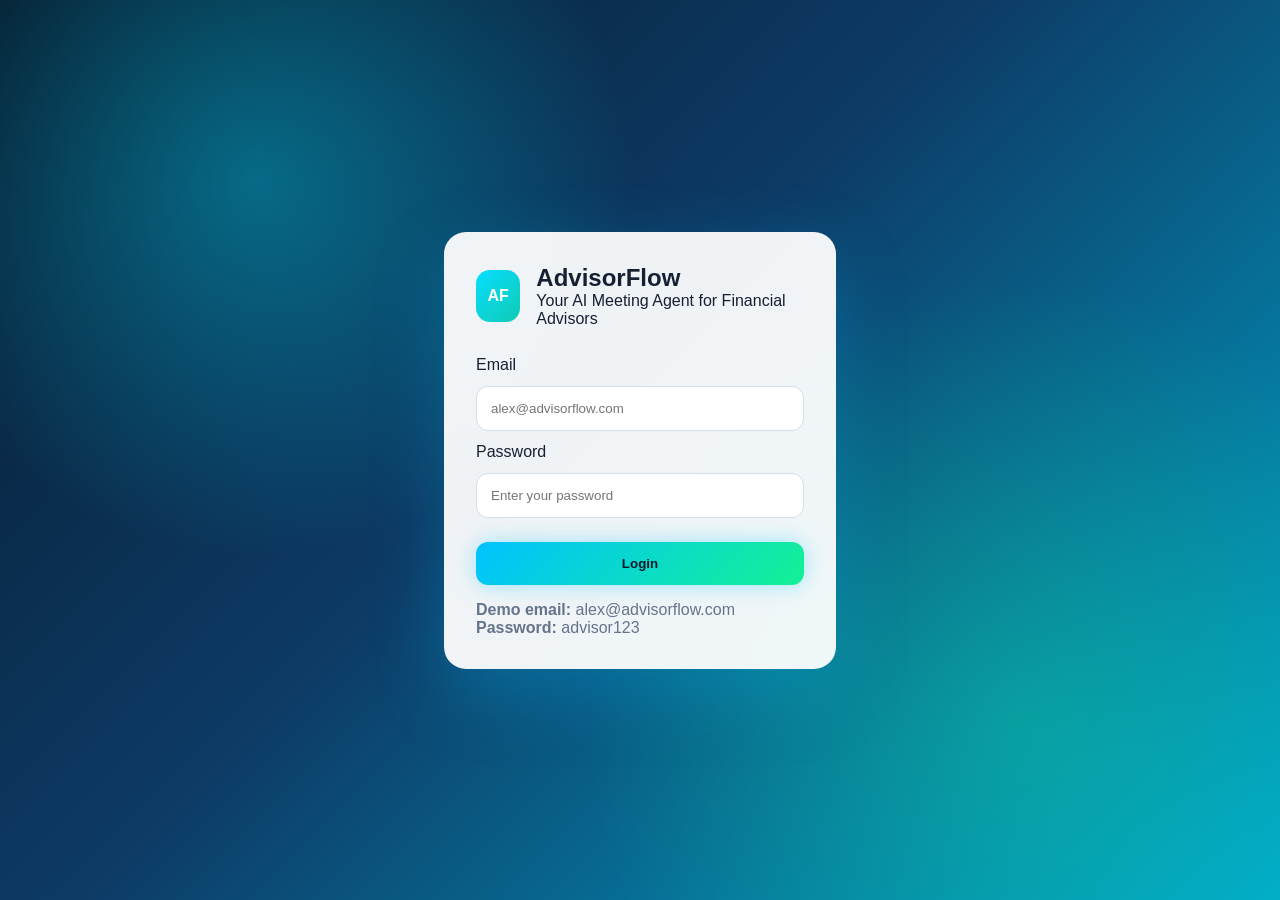
==== frontend/logout.html @ f6e89794 "first commit" ====
<!DOCTYPE html>
<html lang="en">
<head>
  <meta charset="UTF-8" />

  <meta
    name="viewport"
    content="width=device-width, initial-scale=1.0"
  />

  <title>AdvisorFlow | Logout</title>

  <link
    rel="stylesheet"
    href="css/style.css"
  />
</head>

<body class="logout-page">
  <main class="logout-container">
    <section class="logout-card">
      <div class="logout-icon">
        AF
      </div>

      <h1>Logout</h1>

      <p>
        Are you sure you want to log out
        of AdvisorFlow?
      </p>

      <div class="logout-user-information">
        <p>Signed in as</p>

        <strong id="logoutUserName">
          Advisor
        </strong>

        <span id="logoutUserEmail"></span>
      </div>

      <div class="logout-actions">
        <button
          id="confirmLogoutButton"
          class="confirm-logout-button"
          type="button"
        >
          Yes, Logout
        </button>

        <button
          id="cancelLogoutButton"
          class="cancel-logout-button"
          type="button"
        >
          Cancel
        </button>
      </div>
    </section>
  </main>

  <script src="js/api.js"></script>
  <script src="js/logout.js"></script>
</body>
</html>
---- frontend/css/style.css ----
* {
  box-sizing: border-box;
  margin: 0;
  padding: 0;
  font-family: Arial, sans-serif;
}

body {
  background: #f4f7fb;
  color: #172033;
}

.auth-body {
  min-height: 100vh;
  display: flex;
  align-items: center;
  justify-content: center;
  background: linear-gradient(135deg, #071b2f, #0f766e);
}

.auth-container {
  width: 100%;
  max-width: 440px;
  padding: 24px;
}

.auth-card {
  background: white;
  border-radius: 22px;
  padding: 32px;
  box-shadow: 0 20px 50px rgba(0,0,0,0.2);
}

.brand {
  display: flex;
  gap: 16px;
  align-items: center;
  margin-bottom: 28px;
}

.brand-logo {
  width: 52px;
  height: 52px;
  border-radius: 14px;
  background: #0f766e;
  color: white;
  display: flex;
  align-items: center;
  justify-content: center;
  font-weight: bold;
}

.auth-form {
  display: grid;
  gap: 12px;
}

input, textarea {
  width: 100%;
  padding: 14px;
  border: 1px solid #d8dee9;
  border-radius: 12px;
  outline: none;
}

textarea {
  min-height: 220px;
  resize: vertical;
}

.primary-btn {
  background: #0f766e;
  color: white;
  border: none;
  padding: 14px 18px;
  border-radius: 12px;
  cursor: pointer;
  font-weight: bold;
}

.primary-btn:hover {
  background: #115e59;
}

.primary-link {
  display: inline-block;
  margin-top: 16px;
  color: #0f766e;
  font-weight: bold;
  text-decoration: none;
}

.demo-note {
  margin-top: 16px;
  color: #64748b;
}

.app-layout {
  display: flex;
  min-height: 100vh;
}

.sidebar {
  position: fixed;
  top: 0;
  left: 0;

  width: 250px;
  height: 100vh;

  background: linear-gradient(180deg,#071a2d,#0d3b66);
  color: white;

  padding: 28px 20px;

  display: flex;
  flex-direction: column;
}

.sidebar-top{
    flex:1;
}

.sidebar-logo {
  font-size: 24px;
  font-weight: bold;
  margin-bottom: 36px;
}

.sidebar nav {
  display: grid;
  gap: 10px;
  
}

.sidebar a {
  color: #cbd5e1;
  text-decoration: none;
  padding: 13px 14px;
  border-radius: 12px;
}

.sidebar a.active,
.sidebar a:hover {
  background: #0f766e;
  color: white;
}

.main-content{
    margin-left:250px;
    padding:32px;
    min-height:100vh;
}

.topbar {
  display: flex;
  align-items: center;
  justify-content: space-between;
  margin-bottom: 28px;
}

.topbar h1 {
  font-size: 30px;
  margin-bottom: 6px;
}

.topbar p {
  color: #64748b;
}

.profile-pill {
  background: white;
  padding: 12px 18px;
  border-radius: 999px;
  box-shadow: 0 8px 24px rgba(15,23,42,0.08);
}

.kpi-grid {
  display: grid;
  grid-template-columns: repeat(4, 1fr);
  gap: 18px;
  margin-bottom: 24px;
}

.card, .panel, .partner-card {
  background: white;
  border-radius: 18px;
  padding: 24px;
  box-shadow: 0 8px 24px rgba(15,23,42,0.08);
}

.card p {
  color: #64748b;
  margin-bottom: 10px;
}

.card h2 {
  font-size: 34px;
}

.content-grid {
  display: grid;
  grid-template-columns: 1fr 1fr;
  gap: 24px;
  margin-bottom: 24px;
}

.panel h2 {
  margin-bottom: 16px;
}

.meeting-item {
  display: flex;
  justify-content: space-between;
  align-items: center;
  padding: 16px;
  border: 1px solid #e2e8f0;
  border-radius: 14px;
  margin-bottom: 12px;
  cursor: pointer;
}

.meeting-item:hover {
  border-color: #0f766e;
}

.insight-list {
  padding-left: 20px;
  line-height: 1.9;
}

table {
  width: 100%;
  border-collapse: collapse;
}

th, td {
  text-align: left;
  padding: 14px;
  border-bottom: 1px solid #e2e8f0;
}

.badge {
  padding: 6px 10px;
  border-radius: 999px;
  font-size: 13px;
  font-weight: bold;
}

.badge.danger { background: #fee2e2; color: #991b1b; }
.badge.warning { background: #fef3c7; color: #92400e; }
.badge.success { background: #dcfce7; color: #166534; }

.info-grid {
  display: grid;
  gap: 14px;
}

.ai-box, .activity-box {
  background: #f8fafc;
  border: 1px solid #e2e8f0;
  border-radius: 14px;
  padding: 18px;
  line-height: 1.7;
}

.timeline {
  display: grid;
  grid-template-columns: repeat(4, 1fr);
  gap: 18px;
}

.timeline div {
  border-left: 4px solid #0f766e;
  padding-left: 14px;
}

.partner-card {
  display: flex;
  justify-content: space-between;
  align-items: center;
  margin-bottom: 24px;
}

.match-score {
  text-align: center;
}

.match-score h1 {
  font-size: 56px;
  color: #0f766e;
}

@media (max-width: 900px) {
  .app-layout {
    flex-direction: column;
  }

  .sidebar {
    width: 100%;
  }

  .kpi-grid,
  .content-grid,
  .timeline {
    grid-template-columns: 1fr;
  }

  .topbar,
  .partner-card {
    flex-direction: column;
    align-items: flex-start;
    gap: 16px;
  }
}

/* Bright AI Theme Override */

.auth-body {
  background:
    radial-gradient(circle at 20% 20%, rgba(0, 229, 255, 0.35), transparent 30%),
    radial-gradient(circle at 80% 80%, rgba(20, 241, 149, 0.28), transparent 35%),
    linear-gradient(135deg, #071a2d 0%, #0d3b66 45%, #00a8cc 100%);
}

.auth-card {
  background: rgba(255, 255, 255, 0.94);
  backdrop-filter: blur(18px);
  box-shadow: 0 24px 70px rgba(0, 194, 255, 0.25);
}

.brand-logo {
    width: 52px;
    height: 52px;
    border-radius: 14px;
    background: linear-gradient(
        135deg,
        #06deff,
        #11cbb5
    );
    color: white;
}

.primary-btn {
  background: linear-gradient(135deg, #00c2ff, #14f195);
  color: #071a2d;
  box-shadow: 0 0 22px rgba(0, 194, 255, 0.35);
}

.primary-btn:hover {
  background: linear-gradient(135deg, #33d4ff, #2fffa8);
  transform: translateY(-1px);
}

input:focus,
textarea:focus {
  border-color: #00c2ff;
  box-shadow: 0 8px 20px rgba(15,118,110,.18);
}

.primary-link {
  color: #00a8cc;
}

.sidebar {
  background: linear-gradient(180deg, #071a2d, #0d3b66);
}

.sidebar a.active,
.sidebar a:hover {
  background: linear-gradient(135deg, #00c2ff, #14f195);
  color: #071a2d;
}

.meeting-item:hover {
  border-color: #00c2ff;
  box-shadow: 0 8px 24px rgba(0, 194, 255, 0.16);
}

.timeline div {
  border-left-color: #00c2ff;
}

.match-score h1 {
  color: #00a8cc;
}

.logout-btn {
  width: 100%;
  padding: 13px 16px;
  background: transparent;
  color: #fca5a5;
  border: 1px solid #7f1d1d;
  border-radius: 12px;
  font-size: 15px;
  font-weight: bold;
  cursor: pointer;
}

.logout-btn:hover {
  background: #7f1d1d;
  color: white;
}

/* Logout link inside sidebar */

.logout-button{
    margin-top:auto;

    width:100%;
    padding:13px 16px;

    color:#fca5a5;
    text-decoration:none;

    text-align:left;

    transition:.2s;
}

.logout-button:hover {
  background: #7f1d1d;
  color: white;
}

/* Logout confirmation page */

.logout-page {
  min-height: 100vh;

  display: flex;
  align-items: center;
  justify-content: center;

  background:
    radial-gradient(circle at 20% 20%, rgba(0, 229, 255, 0.35), transparent 30%),
    radial-gradient(circle at 80% 80%, rgba(20, 241, 149, 0.28), transparent 35%),
    linear-gradient(135deg, #071a2d 0%, #0d3b66 45%, #00a8cc 100%);
}

.logout-container {
  width: 100%;
  max-width: 480px;
  padding: 24px;
}

.logout-card {
  padding: 36px;

  background: white;

  border-radius: 22px;

  text-align: center;

  box-shadow:
    0 22px 55px rgba(0, 0, 0, 0.22);
}

.logout-icon {
  width: 58px;
  height: 58px;

  margin: 0 auto 18px;

  display: flex;
  align-items: center;
  justify-content: center;

  background: linear-gradient(
        135deg,
        #06deff,
        #11cbb5
    );
    color: white;

  border-radius: 16px;

  font-weight: bold;
}

.logout-card h1 {
  margin-bottom: 10px;
}

.logout-card > p {
  color: #64748b;
  line-height: 1.6;
}

.logout-user-information {
  margin: 24px 0;
  padding: 16px;

  display: grid;
  gap: 5px;

  background: #f8fafc;

  border: 1px solid #e2e8f0;
  border-radius: 14px;
}

.logout-user-information p,
.logout-user-information span {
  color: #64748b;
}

.logout-actions {
  display: flex;
  gap: 12px;
}

.confirm-logout-button,
.cancel-logout-button {
  flex: 1;

  padding: 13px 16px;

  border-radius: 12px;

  font-weight: bold;
  cursor: pointer;

  border: none;
}

.confirm-logout-button {
  background: linear-gradient(135deg, #ff0000c7, #ffffffc7);
  color: #071a2d;
  box-shadow: 0 0 22px rgba(0, 194, 255, 0.35);
}

.confirm-logout-button:hover {
  background: #ff6060;
}

.cancel-logout-button {
  background: linear-gradient(135deg, #50ff24c7, #ffffffc7);
  color: #071a2d;
  box-shadow: 0 0 22px rgba(0, 194, 255, 0.35);
}


.cancel-logout-button:hover {
  background: #00ff55;
}

@media (max-width: 500px) {
  .logout-actions {
    flex-direction: column;
  }
}

/* =========================
   Calendar-first Dashboard
   ========================= */

.command-center {
  display: flex;
  align-items: center;
  justify-content: space-between;
  gap: 24px;
  margin-bottom: 22px;
}

.page-label {
  margin-bottom: 5px;
  color: #00a8cc;
  font-size: 13px;
  font-weight: bold;
  text-transform: uppercase;
  letter-spacing: 1px;
}

.command-center h1 {
  margin-bottom: 7px;
  font-size: 30px;
}

.today-summary {
  color: #64748b;
}

.ask-bar-card {
  display: flex;
  align-items: center;
  gap: 12px;

  padding: 14px 16px;
  margin-bottom: 12px;

  background: white;
  border-radius: 16px;

  box-shadow: 0 8px 24px rgba(15, 23, 42, 0.07);
}

.ask-icon {
  width: 38px;
  height: 38px;

  display: flex;
  align-items: center;
  justify-content: center;

  flex-shrink: 0;

  border-radius: 11px;

  background: linear-gradient(135deg, #00c2ff, #14f195);
  color: #071a2d;

  font-size: 13px;
  font-weight: bold;
}

.ask-bar-card input {
  flex: 1;
  border: none;
  box-shadow: none;
  background: transparent;
}

.ask-button {
  padding: 11px 20px;

  border: none;
  border-radius: 11px;

  background: #071a2d;
  color: white;

  font-weight: bold;
  cursor: pointer;
}

.quick-prompts {
  display: flex;
  flex-wrap: wrap;
  gap: 9px;

  margin-bottom: 22px;
}

.prompt-chip {
  padding: 8px 13px;

  background: white;
  color: #475569;

  border: 1px solid #dbe4ee;
  border-radius: 999px;

  cursor: pointer;
}

.prompt-chip:hover {
  border-color: #00a8cc;
  color: #007b9b;
}

.dashboard-workspace {
  display: grid;
  grid-template-columns: minmax(0, 1.8fr) minmax(310px, 0.8fr);
  gap: 22px;

  align-items: stretch;
  margin-bottom: 24px;
}

.calendar-card,
.ai-assistant-card,
.priority-card {
  background: white;
  border-radius: 20px;

  box-shadow: 0 9px 28px rgba(15, 23, 42, 0.08);
}

.calendar-card {
  padding: 24px;
}

.section-header {
  display: flex;
  align-items: center;
  justify-content: space-between;

  gap: 16px;
  margin-bottom: 20px;
}

.section-header h2 {
  margin-bottom: 4px;
}

.section-header p {
  color: #64748b;
}

.calendar-controls {
  display: flex;
  gap: 7px;
}

.calendar-controls button {
  padding: 8px 11px;

  border: 1px solid #dbe4ee;
  border-radius: 9px;

  background: white;
  cursor: pointer;
}

.calendar-controls .today-button {
  padding-inline: 15px;

  background: #071a2d;
  color: white;

  border-color: #071a2d;
}

.calendar-legend {
  display: flex;
  flex-wrap: wrap;
  gap: 15px;

  padding-bottom: 18px;
  margin-bottom: 8px;

  border-bottom: 1px solid #e2e8f0;
}

.calendar-legend span {
  display: flex;
  align-items: center;
  gap: 6px;

  color: #64748b;
  font-size: 13px;
}

.legend-dot {
  width: 9px;
  height: 9px;
  border-radius: 50%;
}

.meeting-dot {
  background: #ef4444;
}

.followup-dot {
  background: #22c55e;
}

.risk-dot {
  background: #f59e0b;
}

.learning-dot {
  background: #3b82f6;
}

.partner-dot {
  background: #8b5cf6;
}

.calendar-timeline {
  display: grid;
}

.time-row {
  display: grid;
  grid-template-columns: 90px 1fr;

  min-height: 84px;
  border-bottom: 1px solid #edf2f7;
}

.time-label {
  padding-top: 14px;

  color: #94a3b8;
  font-size: 13px;
}

.time-content {
  padding: 7px 0 7px 14px;
  border-left: 1px solid #e2e8f0;
}

.calendar-event {
  width: 100%;
  min-height: 66px;

  display: grid;
  gap: 3px;

  padding: 11px 14px;

  border: none;
  border-left: 5px solid;
  border-radius: 10px;

  text-align: left;
  cursor: pointer;
  transition: 0.2s ease;
}

.calendar-event:hover {
  transform: translateX(3px);
  box-shadow: 0 7px 18px rgba(15, 23, 42, 0.11);
}

.calendar-event span {
  color: #475569;
}

.event-time {
  font-size: 12px;
  font-weight: bold;
}

.meeting-event {
  background: #fff1f2;
  border-color: #ef4444;
}

.followup-event {
  background: #f0fdf4;
  border-color: #22c55e;
}

.risk-event {
  background: #fffbeb;
  border-color: #f59e0b;
}

.learning-event {
  background: #eff6ff;
  border-color: #3b82f6;
}

.partner-event {
  background: #f5f3ff;
  border-color: #8b5cf6;
}

/* AI Assistant */

.ai-assistant-card {
  display: flex;
  flex-direction: column;

  min-height: 680px;
  overflow: hidden;
}

.ai-header {
  display: flex;
  align-items: center;
  gap: 11px;

  padding: 21px;

  border-bottom: 1px solid #e2e8f0;
}

.ai-header h2 {
  font-size: 19px;
}

.ai-header p {
  margin-top: 3px;
  color: #64748b;
  font-size: 13px;
}

.ai-avatar {
  width: 42px;
  height: 42px;

  display: flex;
  align-items: center;
  justify-content: center;

  flex-shrink: 0;

  border-radius: 13px;

  background: linear-gradient(135deg, #00c2ff, #14f195);
  color: #071a2d;

  font-size: 13px;
  font-weight: bold;
}

.online-status {
  margin-left: auto;

  padding: 5px 9px;

  background: #dcfce7;
  color: #166534;

  border-radius: 999px;
  font-size: 11px;
  font-weight: bold;
}

.daily-brief {
  margin: 18px;
  padding: 18px;

  background: #f8fafc;
  border: 1px solid #e2e8f0;
  border-radius: 14px;
}

.daily-brief h3 {
  margin-bottom: 10px;
}

.daily-brief ol {
  padding-left: 20px;
  margin-bottom: 15px;

  line-height: 1.65;
}

.chat-messages {
  flex: 1;

  display: flex;
  flex-direction: column;
  gap: 11px;

  min-height: 150px;
  max-height: 280px;

  padding: 0 18px 18px;
  overflow-y: auto;
}

.ai-message,
.user-message {
  max-width: 88%;
  padding: 11px 13px;

  border-radius: 13px;
  line-height: 1.5;
}

.ai-message {
  align-self: flex-start;

  background: #eef6ff;
  color: #172033;
}

.user-message {
  align-self: flex-end;

  background: #071a2d;
  color: white;
}

.chat-input-area {
  display: flex;
  gap: 8px;

  padding: 16px 18px;

  border-top: 1px solid #e2e8f0;
}

.chat-input-area input {
  flex: 1;
  padding: 11px 12px;
}

.chat-input-area button {
  padding: 11px 15px;

  background: linear-gradient(135deg, #00c2ff, #14f195);
  color: #071a2d;

  border: none;
  border-radius: 10px;

  font-weight: bold;
  cursor: pointer;
}

/* Follow-ups */

.priority-card {
  padding: 24px;
}

.view-all-button,
.action-button {
  padding: 9px 14px;

  border: 1px solid #dbe4ee;
  border-radius: 9px;

  background: white;
  cursor: pointer;
}

.followup-list {
  display: grid;
  gap: 12px;
}

.followup-item {
  display: grid;
  grid-template-columns: 1fr auto auto;
  align-items: center;
  gap: 17px;

  padding: 14px;

  border: 1px solid #e2e8f0;
  border-radius: 13px;
}

.followup-client {
  display: flex;
  align-items: center;
  gap: 12px;
}

.followup-client p {
  margin-top: 4px;
  color: #64748b;
}

.client-avatar {
  width: 42px;
  height: 42px;

  display: flex;
  align-items: center;
  justify-content: center;

  flex-shrink: 0;

  border-radius: 12px;

  background: #e0f2fe;
  color: #0369a1;

  font-size: 13px;
  font-weight: bold;
}

/* Event Side Panel */

.panel-overlay {
  position: fixed;
  inset: 0;
  z-index: 100;

  visibility: hidden;
  opacity: 0;

  background: rgba(7, 26, 45, 0.4);
  transition: 0.25s ease;
}

.panel-overlay.open {
  visibility: visible;
  opacity: 1;
}

.event-side-panel {
  position: fixed;
  top: 0;
  right: -470px;
  z-index: 101;

  width: min(440px, 100%);
  height: 100vh;

  background: white;

  box-shadow: -15px 0 45px rgba(15, 23, 42, 0.18);

  overflow-y: auto;
  transition: right 0.3s ease;
}

.event-side-panel.open {
  right: 0;
}

.event-panel-header {
  display: flex;
  align-items: flex-start;
  justify-content: space-between;

  gap: 15px;
  padding: 25px;

  border-bottom: 1px solid #e2e8f0;
}

.event-type {
  display: inline-block;

  margin-bottom: 8px;
  padding: 5px 9px;

  background: #fee2e2;
  color: #991b1b;

  border-radius: 999px;

  font-size: 12px;
  font-weight: bold;
}

.close-panel-button {
  width: 36px;
  height: 36px;

  border: none;
  border-radius: 10px;

  background: #f1f5f9;

  font-size: 25px;
  cursor: pointer;
}

.event-panel-content {
  padding: 25px;
}

.detail-row {
  display: flex;
  justify-content: space-between;
  gap: 20px;

  padding: 13px 0;

  border-bottom: 1px solid #e2e8f0;
}

.detail-row span {
  color: #64748b;
}

.panel-section {
  margin-top: 25px;
}

.panel-section h3 {
  margin-bottom: 12px;
}

.panel-section ul {
  padding-left: 20px;
  line-height: 1.8;
}

.ai-suggestion-section {
  padding: 17px;

  background: #effaff;
  border: 1px solid #cdeefa;
  border-radius: 14px;
}

.panel-actions {
  display: grid;
  gap: 10px;

  margin-top: 26px;
}

.secondary-btn {
  padding: 13px 16px;

  background: white;
  color: #172033;

  border: 1px solid #cbd5e1;
  border-radius: 12px;

  font-weight: bold;
  cursor: pointer;
}

.view-client-link {
  padding: 12px;

  color: #007b9b;

  text-align: center;
  text-decoration: none;
  font-weight: bold;
}

/* Responsive */

@media (max-width: 1100px) {
  .dashboard-workspace {
    grid-template-columns: 1fr;
  }

  .ai-assistant-card {
    min-height: 520px;
  }
}

@media (max-width: 700px) {
  .command-center {
    align-items: flex-start;
    flex-direction: column;
  }

  .ask-bar-card {
    flex-wrap: wrap;
  }

  .ask-bar-card input {
    min-width: 180px;
  }

  .time-row {
    grid-template-columns: 65px 1fr;
  }

  .followup-item {
    grid-template-columns: 1fr;
  }
}

/* =========================
   Client Directory Page
   ========================= */

.client-filter-bar {
  display: grid;
  grid-template-columns: minmax(280px, 2fr) 1fr 1fr auto;
  align-items: end;
  gap: 14px;

  margin-bottom: 24px;
  padding: 20px;

  background: white;
  border-radius: 18px;

  box-shadow: 0 8px 24px rgba(15, 23, 42, 0.08);
}

.client-filter-field {
  display: grid;
  gap: 8px;
}

.client-filter-field label {
  color: #475569;
  font-size: 13px;
  font-weight: bold;
}

.client-filter-field select {
  width: 100%;
  padding: 14px;

  background: white;
  color: #172033;

  border: 1px solid #d8dee9;
  border-radius: 12px;

  outline: none;
}

.client-filter-field select:focus {
  border-color: #00c2ff;

  box-shadow:
    0 0 0 3px rgba(0, 194, 255, 0.12);
}

.clear-filter-button {
  padding: 14px 18px;

  background: #f1f5f9;
  color: #172033;

  border: 1px solid #d8dee9;
  border-radius: 12px;

  font-weight: bold;
  cursor: pointer;
}

.clear-filter-button:hover {
  background: #e2e8f0;
}

.clients-panel {
  overflow: hidden;
}

.clients-heading {
  display: flex;
  align-items: center;
  justify-content: space-between;

  margin-bottom: 16px;
}

.clients-heading p {
  margin-top: 5px;
  color: #64748b;
}

.client-table-wrapper {
  width: 100%;
  overflow-x: auto;
}

.client-directory-table {
  min-width: 1000px;
}

.client-directory-row {
  cursor: pointer;
  transition: 0.2s ease;
}

.client-directory-row:hover {
  background: #f8fafc;
}

.client-directory-row:focus {
  outline: 2px solid #00c2ff;
  outline-offset: -2px;
}

.client-name-column {
  display: flex;
  align-items: center;
  gap: 12px;
}

.client-name-column > div:last-child {
  display: grid;
  gap: 4px;
}

.client-name-column small {
  color: #64748b;
}

.client-avatar {
  width: 42px;
  height: 42px;

  display: flex;
  align-items: center;
  justify-content: center;

  flex-shrink: 0;

  background:
    linear-gradient(
      135deg,
      #00c2ff,
      #14f195
    );

  color: #071a2d;
  border-radius: 12px;

  font-size: 13px;
  font-weight: bold;
}

.risk-label,
.priority-label {
  display: inline-block;

  padding: 6px 10px;

  border-radius: 999px;

  font-size: 12px;
  font-weight: bold;
}

.risk-conservative {
  background: #dcfce7;
  color: #166534;
}

.risk-moderate {
  background: #fef3c7;
  color: #92400e;
}

.risk-growth {
  background: #fee2e2;
  color: #991b1b;
}

.priority-high {
  background: #fee2e2;
  color: #991b1b;
}

.priority-medium {
  background: #fef3c7;
  color: #92400e;
}

.priority-low {
  background: #e0f2fe;
  color: #0369a1;
}

.view-details-button {
  padding: 8px 12px;

  background: transparent;
  color: #007b9b;

  border: 1px solid #bae6fd;
  border-radius: 9px;

  font-weight: bold;
  cursor: pointer;
}

.view-details-button:hover {
  background: #e0f2fe;
}

.empty-client-message {
  padding: 45px 20px;

  color: #64748b;
  text-align: center;
}

.empty-client-message h3 {
  margin-bottom: 7px;
  color: #172033;
}

/* =========================
   Client Details Subpage
   ========================= */

.back-client-link {
  display: inline-block;

  margin-bottom: 10px;

  color: #007b9b;

  text-decoration: none;
  font-size: 14px;
  font-weight: bold;
}

.back-client-link:hover {
  text-decoration: underline;
}

#clientAiBrief h3 {
  margin-bottom: 10px;
}

#clientAiBrief ul {
  padding-left: 20px;
  line-height: 1.8;
}

@media (max-width: 1050px) {
  .client-filter-bar {
    grid-template-columns: 1fr 1fr;
  }
}

@media (max-width: 650px) {
  .client-filter-bar {
    grid-template-columns: 1fr;
  }
}

/* Side-panel badge colors only */

.event-type[data-type="meeting"] {
  background: #fee2e2;
  color: #dc2626;
}

.event-type[data-type="follow-up"] {
  background: #dcfce7;
  color: #16a34a;
}

.event-type[data-type="high-risk"] {
  background: #fef3c7;
  color: #d97706;
}

.event-type[data-type="learning"] {
  background: #dbeafe;
  color: #2563eb;
}

.event-type[data-type="partner"] {
  background: #ede9fe;
  color: #7c3aed;
}

.partner-recommendation-layout {
  display: grid;
  grid-template-columns: 1.2fr 0.8fr;
  gap: 24px;
  margin-top: 24px;
}

.partner-result-card {
  background: #ffffff;
  border-radius: 24px;
  padding: 28px;
  box-shadow: 0 20px 50px rgba(15, 23, 42, 0.08);
}

.partner-result-header {
  display: flex;
  align-items: flex-start;
  justify-content: space-between;
  gap: 24px;
  padding-bottom: 24px;
  border-bottom: 1px solid #e5e7eb;
}

.partner-result-header h2 {
  margin: 10px 0 6px;
  font-size: 30px;
  color: #071833;
}

.partner-result-header p {
  margin: 0;
  color: #5f6f89;
  font-size: 16px;
}

.partner-client-summary {
  margin-top: 24px;
  padding: 22px;
  border-radius: 20px;
  background: #f8fafc;
}

.partner-client-summary h3,
.partner-reason-block h3,
.partner-next-step h3 {
  margin: 0 0 16px;
  font-size: 20px;
  color: #071833;
}

.partner-client-grid {
  display: grid;
  grid-template-columns: repeat(2, minmax(0, 1fr));
  gap: 16px;
}

.partner-client-grid p {
  margin: 0;
  display: flex;
  flex-direction: column;
  gap: 4px;
}

.partner-client-grid strong {
  color: #64748b;
  font-size: 13px;
}

.partner-client-grid span {
  color: #071833;
  font-weight: 600;
}

.partner-client-goal {
  grid-column: 1 / -1;
}

.partner-reason-block,
.partner-next-step {
  margin-top: 24px;
}

.partner-next-step {
  padding: 22px;
  border-radius: 20px;
  background: linear-gradient(
    135deg,
    rgba(12, 199, 220, 0.12),
    rgba(28, 220, 145, 0.12)
  );
}

.partner-next-step p {
  margin: 0 0 16px;
  color: #26364f;
}

.selected-partner-client-row {
  background: #f0fdfa;
}

.selected-partner-client-row td {
  border-top: 1px solid #99f6e4;
  border-bottom: 1px solid #99f6e4;
}

@media (max-width: 1100px) {
  .partner-recommendation-layout {
    grid-template-columns: 1fr;
  }

  .partner-result-header {
    flex-direction: column;
  }

  .partner-client-grid {
    grid-template-columns: 1fr;
  }
}

.topbar-actions {
  display: flex;
  align-items: center;
  gap: 16px;
}

.topbar-actions .profile-pill,
.topbar-actions .primary-btn {
  height: 56px;
  min-height: 56px;
  display: inline-flex;
  align-items: center;
  justify-content: center;
  border-radius: 18px;
}

.topbar-actions .profile-pill {
  min-width: 86px;
  padding: 0 24px;
}

.topbar-actions .primary-btn {
  min-width: 160px;
  padding: 0 28px;
  margin: 0;
}
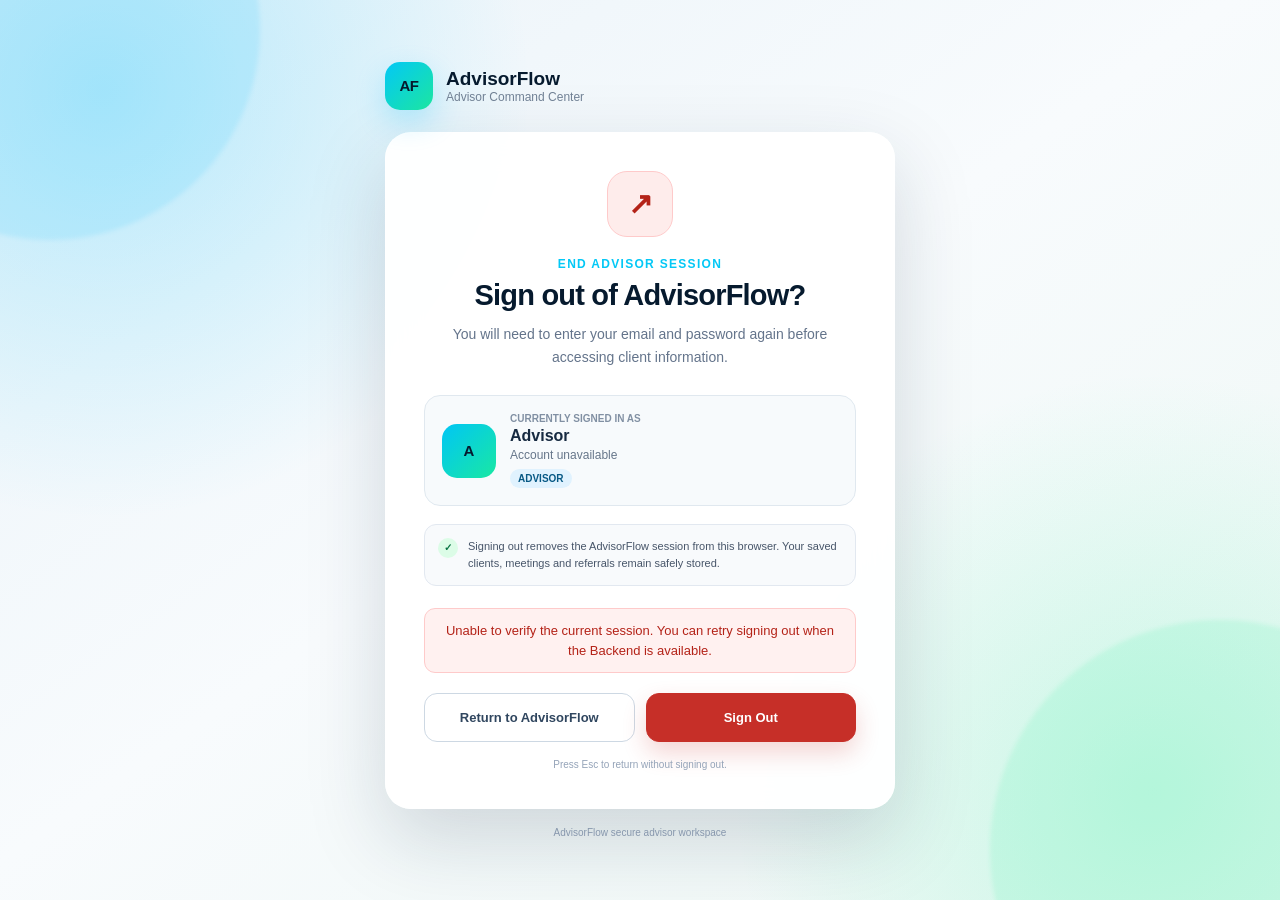
==== commit ccca0cdc: "Complete and fixed minor bugs" ====
--- a/frontend/logout.html
+++ b/frontend/logout.html
@@ -8,56 +8,152 @@
     content="width=device-width, initial-scale=1.0"
   />
 
-  <title>AdvisorFlow | Logout</title>
+  <meta
+    name="description"
+    content="Sign out of the AdvisorFlow advisor workspace."
+  />
+
+  <title>AdvisorFlow | Sign Out</title>
 
   <link
     rel="stylesheet"
     href="css/style.css"
   />
+
+  <link
+    rel="stylesheet"
+    href="css/auth.css"
+  />
 </head>
 
-<body class="logout-page">
-  <main class="logout-container">
-    <section class="logout-card">
-      <div class="logout-icon">
+<body class="auth-page logout-screen">
+  <div
+    class="auth-decoration auth-decoration-one"
+    aria-hidden="true"
+  ></div>
+
+  <div
+    class="auth-decoration auth-decoration-two"
+    aria-hidden="true"
+  ></div>
+
+  <main class="logout-shell">
+    <a
+      class="logout-brand"
+      href="dashboard.html"
+      aria-label="Return to AdvisorFlow"
+    >
+      <span class="auth-brand-logo">
         AF
+      </span>
+
+      <span>
+        <strong>AdvisorFlow</strong>
+        <small>Advisor Command Center</small>
+      </span>
+    </a>
+
+    <section class="modern-logout-card">
+      <div class="logout-symbol">
+        <span aria-hidden="true">
+          ↗
+        </span>
       </div>
 
-      <h1>Logout</h1>
-
-      <p>
-        Are you sure you want to log out
-        of AdvisorFlow?
+      <p class="auth-card-label">
+        End advisor session
       </p>
 
-      <div class="logout-user-information">
-        <p>Signed in as</p>
+      <h1>Sign out of AdvisorFlow?</h1>
 
-        <strong id="logoutUserName">
-          Advisor
-        </strong>
+      <p class="logout-description">
+        You will need to enter your email and password
+        again before accessing client information.
+      </p>
 
-        <span id="logoutUserEmail"></span>
+      <section class="logout-account-card">
+        <div
+          id="logoutUserAvatar"
+          class="logout-user-avatar"
+        >
+          AD
+        </div>
+
+        <div class="logout-user-details">
+          <span>Currently signed in as</span>
+
+          <strong id="logoutUserName">
+            Loading advisor...
+          </strong>
+
+          <p id="logoutUserEmail">
+            Loading account...
+          </p>
+
+          <span
+            id="logoutUserRole"
+            class="logout-role-badge"
+          >
+            Advisor
+          </span>
+        </div>
+      </section>
+
+      <div class="logout-information">
+        <span aria-hidden="true">
+          ✓
+        </span>
+
+        <p>
+          Signing out removes the AdvisorFlow session from
+          this browser. Your saved clients, meetings and
+          referrals remain safely stored.
+        </p>
       </div>
 
-      <div class="logout-actions">
+      <div
+        id="logoutMessage"
+        class="auth-message error"
+        role="alert"
+        aria-live="assertive"
+        hidden
+      ></div>
+
+      <div class="modern-logout-actions">
         <button
-          id="confirmLogoutButton"
-          class="confirm-logout-button"
+          id="cancelLogoutButton"
+          class="logout-cancel-button"
           type="button"
         >
-          Yes, Logout
+          Return to AdvisorFlow
         </button>
 
         <button
-          id="cancelLogoutButton"
-          class="cancel-logout-button"
+          id="confirmLogoutButton"
+          class="logout-confirm-button"
           type="button"
         >
-          Cancel
+          <span id="logoutButtonText">
+            Sign Out
+          </span>
+
+          <span
+            id="logoutButtonSpinner"
+            class="auth-button-spinner light"
+            aria-hidden="true"
+            hidden
+          ></span>
         </button>
       </div>
+
+      <p class="logout-keyboard-hint">
+        Press Esc to return without signing out.
+      </p>
     </section>
+
+    <p class="logout-footer">
+      AdvisorFlow secure advisor workspace
+    </p>
   </main>
 
   <script src="js/api.js"></script>
--- a/frontend/css/auth.css
+++ b/frontend/css/auth.css
@@ -0,0 +1,1301 @@
+:root {
+  --auth-navy: #061a2e;
+  --auth-navy-light: #0d365e;
+  --auth-blue: #05bfe8;
+  --auth-green: #16e6a2;
+  --auth-text: #132238;
+  --auth-muted: #64748b;
+  --auth-border: #dbe5ef;
+  --auth-surface: #ffffff;
+  --auth-background: #eef5fa;
+  --auth-danger: #b42318;
+  --auth-danger-bg: #fff1f0;
+  --auth-success: #087443;
+  --auth-success-bg: #ecfdf3;
+  --auth-info: #075985;
+  --auth-info-bg: #eaf8ff;
+}
+
+
+.auth-page {
+  position: relative;
+
+  min-height: 100vh;
+  margin: 0;
+
+  color: var(--auth-text);
+  background:
+    radial-gradient(
+      circle at 8% 10%,
+      rgba(0, 194, 255, 0.23),
+      transparent 30%
+    ),
+    radial-gradient(
+      circle at 90% 88%,
+      rgba(20, 241, 149, 0.18),
+      transparent 30%
+    ),
+    linear-gradient(
+      145deg,
+      #eaf3f9 0%,
+      #f8fbfd 48%,
+      #edf7f4 100%
+    );
+
+  overflow-x: hidden;
+}
+
+
+.auth-decoration {
+  position: fixed;
+  z-index: 0;
+
+  border-radius: 50%;
+
+  pointer-events: none;
+  filter: blur(2px);
+}
+
+
+.auth-decoration-one {
+  top: -180px;
+  left: -160px;
+
+  width: 420px;
+  height: 420px;
+
+  background:
+    rgba(0, 194, 255, 0.11);
+}
+
+
+.auth-decoration-two {
+  right: -170px;
+  bottom: -180px;
+
+  width: 460px;
+  height: 460px;
+
+  background:
+    rgba(20, 241, 149, 0.11);
+}
+
+
+.auth-shell {
+  position: relative;
+  z-index: 1;
+
+  width: min(1260px, calc(100% - 40px));
+  min-height: calc(100vh - 40px);
+
+  display: grid;
+  grid-template-columns:
+    minmax(0, 1.05fr)
+    minmax(420px, 0.75fr);
+
+  margin: 20px auto;
+
+  background: rgba(255, 255, 255, 0.74);
+
+  border: 1px solid
+    rgba(255, 255, 255, 0.9);
+  border-radius: 30px;
+
+  box-shadow:
+    0 28px 90px
+    rgba(15, 39, 66, 0.17);
+
+  overflow: hidden;
+  backdrop-filter: blur(18px);
+}
+
+
+.auth-hero {
+  position: relative;
+
+  min-height: 720px;
+  padding: 46px;
+
+  display: flex;
+  flex-direction: column;
+
+  color: white;
+
+  background:
+    radial-gradient(
+      circle at 85% 15%,
+      rgba(0, 213, 255, 0.28),
+      transparent 28%
+    ),
+    radial-gradient(
+      circle at 13% 85%,
+      rgba(28, 240, 170, 0.22),
+      transparent 30%
+    ),
+    linear-gradient(
+      150deg,
+      #061729 0%,
+      #092d4e 58%,
+      #0b5370 100%
+    );
+}
+
+
+.auth-hero::after {
+  content: "";
+
+  position: absolute;
+  inset: 0;
+
+  opacity: 0.16;
+  pointer-events: none;
+
+  background-image:
+    linear-gradient(
+      rgba(255, 255, 255, 0.07) 1px,
+      transparent 1px
+    ),
+    linear-gradient(
+      90deg,
+      rgba(255, 255, 255, 0.07) 1px,
+      transparent 1px
+    );
+
+  background-size: 38px 38px;
+}
+
+
+.auth-brand,
+.logout-brand {
+  position: relative;
+  z-index: 1;
+
+  display: inline-flex;
+  align-items: center;
+  gap: 13px;
+
+  width: fit-content;
+
+  color: inherit;
+  text-decoration: none;
+}
+
+
+.auth-brand-logo {
+  width: 48px;
+  height: 48px;
+
+  display: inline-flex;
+  flex-shrink: 0;
+  align-items: center;
+  justify-content: center;
+
+  color: #061a2e;
+
+  background:
+    linear-gradient(
+      135deg,
+      #03c8f6,
+      #1ce6a0
+    );
+
+  border-radius: 15px;
+
+  box-shadow:
+    0 12px 30px
+    rgba(0, 194, 255, 0.24);
+
+  font-size: 15px;
+  font-weight: 900;
+  letter-spacing: -0.4px;
+}
+
+
+.auth-brand-text {
+  display: grid;
+  gap: 2px;
+}
+
+
+.auth-brand strong,
+.logout-brand strong,
+.auth-mobile-brand strong {
+  display: block;
+  font-size: 19px;
+}
+
+
+.auth-brand small,
+.logout-brand small,
+.auth-mobile-brand small {
+  display: block;
+  color: rgba(255, 255, 255, 0.67);
+  font-size: 12px;
+}
+
+
+.auth-hero-content {
+  position: relative;
+  z-index: 1;
+
+  width: min(620px, 100%);
+
+  margin: auto 0;
+}
+
+
+.auth-eyebrow,
+.auth-card-label {
+  color: #03c8f6;
+
+  font-size: 12px;
+  font-weight: 900;
+  letter-spacing: 1.3px;
+  text-transform: uppercase;
+}
+
+
+.auth-hero h1 {
+  margin: 17px 0 20px;
+
+  font-size: clamp(
+    38px,
+    5vw,
+    64px
+  );
+  line-height: 1.04;
+  letter-spacing: -2.4px;
+}
+
+
+.auth-hero-description {
+  max-width: 580px;
+
+  color: rgba(255, 255, 255, 0.75);
+
+  font-size: 18px;
+  line-height: 1.7;
+}
+
+
+.auth-feature-list {
+  display: grid;
+  gap: 15px;
+
+  margin-top: 38px;
+}
+
+
+.auth-feature {
+  display: grid;
+  grid-template-columns: auto 1fr;
+  gap: 14px;
+
+  padding: 17px 18px;
+
+  background:
+    rgba(255, 255, 255, 0.07);
+
+  border: 1px solid
+    rgba(255, 255, 255, 0.1);
+  border-radius: 16px;
+
+  backdrop-filter: blur(7px);
+}
+
+
+.auth-feature-icon {
+  width: 39px;
+  height: 39px;
+
+  display: flex;
+  align-items: center;
+  justify-content: center;
+
+  color: #061a2e;
+  background: #ffffff;
+
+  border-radius: 11px;
+
+  font-size: 11px;
+  font-weight: 900;
+}
+
+
+.auth-feature h2 {
+  margin-bottom: 4px;
+  font-size: 15px;
+}
+
+
+.auth-feature p {
+  color: rgba(255, 255, 255, 0.66);
+
+  font-size: 13px;
+  line-height: 1.55;
+}
+
+
+.auth-hero-footer {
+  position: relative;
+  z-index: 1;
+
+  display: flex;
+  justify-content: space-between;
+  gap: 20px;
+
+  color: rgba(255, 255, 255, 0.55);
+  font-size: 12px;
+}
+
+
+.auth-security-indicator {
+  display: flex;
+  align-items: center;
+  gap: 8px;
+}
+
+
+.auth-security-indicator i {
+  width: 8px;
+  height: 8px;
+
+  background: #23eaa4;
+  border-radius: 50%;
+
+  box-shadow:
+    0 0 0 5px
+    rgba(35, 234, 164, 0.12);
+}
+
+
+.auth-form-side {
+  min-width: 0;
+  padding: 34px;
+
+  display: flex;
+  align-items: center;
+  justify-content: center;
+
+  background:
+    rgba(249, 252, 254, 0.8);
+}
+
+
+.auth-login-card {
+  width: min(460px, 100%);
+  padding: 10px 4px;
+}
+
+
+.auth-mobile-brand {
+  display: none;
+}
+
+
+.auth-card-header {
+  display: grid;
+  gap: 16px;
+
+  margin-bottom: 25px;
+}
+
+
+.auth-card-header h2 {
+  margin: 7px 0 8px;
+
+  color: var(--auth-navy);
+
+  font-size: 30px;
+  letter-spacing: -0.8px;
+}
+
+
+.auth-card-header p:last-child {
+  color: var(--auth-muted);
+  line-height: 1.55;
+}
+
+
+.auth-service-status {
+  width: fit-content;
+
+  display: inline-flex;
+  align-items: center;
+  gap: 8px;
+
+  padding: 7px 10px;
+
+  border-radius: 999px;
+
+  font-size: 12px;
+  font-weight: 800;
+}
+
+
+.auth-service-status span {
+  width: 7px;
+  height: 7px;
+
+  border-radius: 50%;
+}
+
+
+.auth-service-status.checking {
+  color: #475569;
+  background: #eef2f6;
+}
+
+
+.auth-service-status.checking span {
+  background: #94a3b8;
+}
+
+
+.auth-service-status.online {
+  color: #087443;
+  background: #dcfce7;
+}
+
+
+.auth-service-status.online span {
+  background: #16a34a;
+}
+
+
+.auth-service-status.offline {
+  color: #b42318;
+  background: #fee2e2;
+}
+
+
+.auth-service-status.offline span {
+  background: #dc2626;
+}
+
+
+.modern-auth-form {
+  display: grid;
+  gap: 18px;
+}
+
+
+.auth-field {
+  display: grid;
+  gap: 8px;
+}
+
+
+.auth-field label {
+  color: #26364b;
+
+  font-size: 13px;
+  font-weight: 800;
+}
+
+
+.auth-label-row {
+  display: flex;
+  align-items: center;
+  justify-content: space-between;
+  gap: 14px;
+}
+
+
+.auth-password-hint {
+  color: #94a3b8;
+  font-size: 11px;
+}
+
+
+.auth-input-wrapper {
+  position: relative;
+
+  display: flex;
+  align-items: center;
+}
+
+
+.auth-input-wrapper input {
+  width: 100%;
+  height: 52px;
+
+  padding:
+    0 68px
+    0 45px;
+
+  color: var(--auth-text);
+  background: white;
+
+  border: 1px solid
+    var(--auth-border);
+  border-radius: 14px;
+
+  font-size: 14px;
+
+  outline: none;
+  box-shadow: none;
+
+  transition:
+    border-color 0.2s,
+    box-shadow 0.2s;
+}
+
+
+.auth-input-wrapper input:focus {
+  border-color: var(--auth-blue);
+
+  box-shadow:
+    0 0 0 4px
+    rgba(0, 194, 255, 0.12);
+}
+
+
+.auth-input-wrapper input::placeholder {
+  color: #a1adbd;
+}
+
+
+.auth-input-prefix {
+  position: absolute;
+  left: 16px;
+  z-index: 1;
+
+  color: #8190a4;
+
+  font-size: 14px;
+  font-weight: 800;
+
+  pointer-events: none;
+}
+
+
+.auth-password-toggle {
+  position: absolute;
+  right: 8px;
+
+  height: 36px;
+  padding: 0 11px;
+
+  color: #31506d;
+  background: #eef5f8;
+
+  border: none;
+  border-radius: 9px;
+
+  font-size: 11px;
+  font-weight: 800;
+  cursor: pointer;
+}
+
+
+.auth-password-toggle:hover {
+  color: var(--auth-navy);
+  background: #dceef4;
+}
+
+
+.auth-caps-warning {
+  color: #b45309;
+  font-size: 12px;
+}
+
+
+.auth-form-options {
+  display: flex;
+  align-items: flex-start;
+  justify-content: space-between;
+  gap: 18px;
+}
+
+
+.auth-checkbox-label {
+  display: inline-flex;
+  align-items: center;
+  gap: 8px;
+
+  color: #475569;
+  font-size: 12px;
+  cursor: pointer;
+}
+
+
+.auth-checkbox-label input {
+  width: 16px;
+  height: 16px;
+  padding: 0;
+
+  accent-color: #00a8cc;
+}
+
+
+.auth-access-help {
+  max-width: 190px;
+
+  color: #8491a3;
+  font-size: 11px;
+  line-height: 1.45;
+  text-align: right;
+}
+
+
+.auth-message {
+  padding: 12px 14px;
+
+  border-radius: 11px;
+
+  font-size: 13px;
+  line-height: 1.5;
+}
+
+
+.auth-message.error {
+  color: var(--auth-danger);
+  background: var(--auth-danger-bg);
+
+  border: 1px solid #fecaca;
+}
+
+
+.auth-message.success {
+  color: var(--auth-success);
+  background: var(--auth-success-bg);
+
+  border: 1px solid #bbf7d0;
+}
+
+
+.auth-message.info {
+  color: var(--auth-info);
+  background: var(--auth-info-bg);
+
+  border: 1px solid #bae6fd;
+}
+
+
+.auth-submit-button {
+  width: 100%;
+  height: 52px;
+
+  display: flex;
+  align-items: center;
+  justify-content: center;
+  gap: 10px;
+
+  color: #061a2e;
+
+  background:
+    linear-gradient(
+      135deg,
+      #00c6f5,
+      #19e8a3
+    );
+
+  border: none;
+  border-radius: 14px;
+
+  box-shadow:
+    0 13px 28px
+    rgba(0, 184, 215, 0.2);
+
+  font-size: 14px;
+  font-weight: 900;
+  cursor: pointer;
+
+  transition:
+    transform 0.2s,
+    box-shadow 0.2s;
+}
+
+
+.auth-submit-button:hover:not(
+  :disabled
+) {
+  transform: translateY(-1px);
+
+  box-shadow:
+    0 17px 32px
+    rgba(0, 184, 215, 0.27);
+}
+
+
+.auth-submit-button:disabled {
+  cursor: not-allowed;
+  opacity: 0.68;
+}
+
+
+.auth-button-spinner {
+  width: 17px;
+  height: 17px;
+
+  border: 2px solid
+    rgba(6, 26, 46, 0.25);
+  border-top-color: #061a2e;
+  border-radius: 50%;
+
+  animation:
+    auth-spin 0.75s linear infinite;
+}
+
+
+.auth-button-spinner.light {
+  border-color:
+    rgba(255, 255, 255, 0.32);
+  border-top-color: white;
+}
+
+
+@keyframes auth-spin {
+  to {
+    transform: rotate(360deg);
+  }
+}
+
+
+.auth-divider {
+  position: relative;
+
+  margin: 25px 0;
+
+  color: #94a3b8;
+
+  font-size: 11px;
+  text-align: center;
+}
+
+
+.auth-divider::before {
+  content: "";
+
+  position: absolute;
+  top: 50%;
+  right: 0;
+  left: 0;
+
+  height: 1px;
+
+  background: #e4ebf2;
+}
+
+
+.auth-divider span {
+  position: relative;
+  z-index: 1;
+
+  padding: 0 12px;
+  background: #f9fcfe;
+}
+
+
+.auth-demo-card {
+  display: flex;
+  align-items: center;
+  justify-content: space-between;
+  gap: 16px;
+
+  padding: 15px;
+
+  background:
+    linear-gradient(
+      135deg,
+      #f0faff,
+      #f0fdf8
+    );
+
+  border: 1px solid #ccecf2;
+  border-radius: 14px;
+}
+
+
+.auth-demo-card > div {
+  display: grid;
+  gap: 4px;
+}
+
+
+.auth-demo-label {
+  color: #007a99;
+  font-size: 10px;
+  font-weight: 900;
+  letter-spacing: 0.8px;
+  text-transform: uppercase;
+}
+
+
+.auth-demo-card strong {
+  color: #19314a;
+  font-size: 13px;
+}
+
+
+.auth-demo-card small {
+  color: #687a8e;
+  font-size: 11px;
+}
+
+
+.auth-demo-card button {
+  flex-shrink: 0;
+
+  padding: 9px 12px;
+
+  color: #075985;
+  background: white;
+
+  border: 1px solid #bae6fd;
+  border-radius: 9px;
+
+  font-size: 11px;
+  font-weight: 900;
+  cursor: pointer;
+}
+
+
+.auth-demo-card button:hover {
+  background: #e0f7ff;
+}
+
+
+.auth-card-footer {
+  display: flex;
+  gap: 10px;
+
+  margin-top: 21px;
+  padding-top: 18px;
+
+  color: #7c8a9c;
+
+  border-top: 1px solid #e5ebf1;
+
+  font-size: 11px;
+  line-height: 1.55;
+}
+
+
+.auth-lock-icon {
+  width: 20px;
+  height: 20px;
+
+  display: flex;
+  flex-shrink: 0;
+  align-items: center;
+  justify-content: center;
+
+  color: #087443;
+  background: #dcfce7;
+
+  border-radius: 50%;
+
+  font-size: 10px;
+  font-weight: 900;
+}
+
+
+/* Logout */
+
+.logout-screen {
+  display: flex;
+  align-items: center;
+  justify-content: center;
+
+  padding: 28px;
+}
+
+
+.logout-shell {
+  position: relative;
+  z-index: 1;
+
+  width: min(510px, 100%);
+}
+
+
+.logout-brand {
+  margin: 0 auto 22px;
+
+  color: var(--auth-navy);
+}
+
+
+.logout-brand small {
+  color: #708094;
+}
+
+
+.modern-logout-card {
+  padding: 38px;
+
+  background:
+    rgba(255, 255, 255, 0.94);
+
+  border: 1px solid
+    rgba(255, 255, 255, 0.95);
+  border-radius: 26px;
+
+  box-shadow:
+    0 30px 80px
+    rgba(15, 39, 66, 0.17);
+
+  text-align: center;
+  backdrop-filter: blur(16px);
+}
+
+
+.logout-symbol {
+  width: 66px;
+  height: 66px;
+
+  display: flex;
+  align-items: center;
+  justify-content: center;
+
+  margin: 0 auto 20px;
+
+  color: #b42318;
+  background: #feeceb;
+
+  border: 1px solid #fecaca;
+  border-radius: 20px;
+
+  font-size: 30px;
+  font-weight: 700;
+}
+
+
+.modern-logout-card h1 {
+  margin: 8px 0 11px;
+
+  color: var(--auth-navy);
+
+  font-size: 29px;
+  letter-spacing: -0.8px;
+}
+
+
+.logout-description {
+  max-width: 400px;
+  margin: 0 auto;
+
+  color: var(--auth-muted);
+
+  font-size: 14px;
+  line-height: 1.65;
+}
+
+
+.logout-account-card {
+  display: flex;
+  align-items: center;
+  gap: 14px;
+
+  margin: 26px 0 18px;
+  padding: 17px;
+
+  background: #f7fafc;
+
+  border: 1px solid #e0e8ef;
+  border-radius: 16px;
+
+  text-align: left;
+}
+
+
+.logout-user-avatar {
+  width: 54px;
+  height: 54px;
+
+  display: flex;
+  flex-shrink: 0;
+  align-items: center;
+  justify-content: center;
+
+  color: #061a2e;
+
+  background:
+    linear-gradient(
+      135deg,
+      #00c6f5,
+      #19e8a3
+    );
+
+  border-radius: 15px;
+
+  font-size: 15px;
+  font-weight: 900;
+}
+
+
+.logout-user-details {
+  min-width: 0;
+
+  display: grid;
+  gap: 3px;
+}
+
+
+.logout-user-details > span:first-child {
+  color: #8190a3;
+  font-size: 10px;
+  font-weight: 800;
+  text-transform: uppercase;
+}
+
+
+.logout-user-details strong {
+  color: #172a41;
+  font-size: 16px;
+}
+
+
+.logout-user-details p {
+  color: #66768a;
+
+  font-size: 12px;
+
+  overflow-wrap: anywhere;
+}
+
+
+.logout-role-badge {
+  width: fit-content;
+
+  margin-top: 4px;
+  padding: 4px 8px;
+
+  color: #075985;
+  background: #e0f2fe;
+
+  border-radius: 999px;
+
+  font-size: 10px;
+  font-weight: 900;
+}
+
+
+.logout-information {
+  display: flex;
+  align-items: flex-start;
+  gap: 10px;
+
+  margin-bottom: 22px;
+  padding: 13px;
+
+  color: #475569;
+  background: #f8fafc;
+
+  border: 1px solid #e2e8f0;
+  border-radius: 12px;
+
+  font-size: 11px;
+  line-height: 1.55;
+  text-align: left;
+}
+
+
+.logout-information > span {
+  width: 20px;
+  height: 20px;
+
+  display: flex;
+  flex-shrink: 0;
+  align-items: center;
+  justify-content: center;
+
+  color: #087443;
+  background: #dcfce7;
+
+  border-radius: 50%;
+
+  font-size: 10px;
+  font-weight: 900;
+}
+
+
+.modern-logout-actions {
+  display: grid;
+  grid-template-columns: 1fr 1fr;
+  gap: 11px;
+
+  margin-top: 20px;
+}
+
+
+.logout-cancel-button,
+.logout-confirm-button {
+  min-height: 49px;
+  padding: 0 15px;
+
+  border-radius: 13px;
+
+  font-size: 13px;
+  font-weight: 900;
+  cursor: pointer;
+}
+
+
+.logout-cancel-button {
+  color: #30465f;
+  background: white;
+
+  border: 1px solid #cdd8e3;
+}
+
+
+.logout-cancel-button:hover {
+  background: #f3f6f9;
+}
+
+
+.logout-confirm-button {
+  display: flex;
+  align-items: center;
+  justify-content: center;
+  gap: 9px;
+
+  color: white;
+  background: #c62f28;
+
+  border: 1px solid #c62f28;
+
+  box-shadow:
+    0 11px 25px
+    rgba(198, 47, 40, 0.2);
+}
+
+
+.logout-confirm-button:hover:not(
+  :disabled
+) {
+  background: #a9211c;
+}
+
+
+.logout-cancel-button:disabled,
+.logout-confirm-button:disabled {
+  cursor: not-allowed;
+  opacity: 0.62;
+}
+
+
+.logout-keyboard-hint,
+.logout-footer {
+  color: #94a3b8;
+
+  font-size: 10px;
+  text-align: center;
+}
+
+
+.logout-keyboard-hint {
+  margin-top: 17px;
+}
+
+
+.logout-footer {
+  margin-top: 18px;
+}
+
+
+.auth-input-wrapper input:focus-visible,
+.auth-password-toggle:focus-visible,
+.auth-submit-button:focus-visible,
+.auth-demo-card button:focus-visible,
+.logout-cancel-button:focus-visible,
+.logout-confirm-button:focus-visible {
+  outline: 3px solid
+    rgba(0, 194, 255, 0.25);
+  outline-offset: 2px;
+}
+
+
+@media (max-width: 980px) {
+  .auth-shell {
+    grid-template-columns: 1fr;
+    width: min(600px, calc(100% - 28px));
+  }
+
+  .auth-hero {
+    display: none;
+  }
+
+  .auth-form-side {
+    min-height: calc(100vh - 28px);
+    padding: 34px;
+  }
+
+  .auth-mobile-brand {
+    display: flex;
+    align-items: center;
+    gap: 12px;
+
+    margin-bottom: 34px;
+  }
+
+  .auth-mobile-brand small {
+    color: #708094;
+  }
+}
+
+
+@media (max-width: 560px) {
+  .auth-form-side {
+    padding: 25px 20px;
+  }
+
+  .auth-login-card {
+    padding: 0;
+  }
+
+  .auth-card-header h2 {
+    font-size: 26px;
+  }
+
+  .auth-form-options {
+    flex-direction: column;
+    gap: 10px;
+  }
+
+  .auth-access-help {
+    max-width: none;
+    text-align: left;
+  }
+
+  .auth-demo-card {
+    align-items: stretch;
+    flex-direction: column;
+  }
+
+  .auth-demo-card button {
+    width: 100%;
+  }
+
+  .logout-screen {
+    padding: 18px;
+  }
+
+  .modern-logout-card {
+    padding: 28px 20px;
+  }
+
+  .modern-logout-actions {
+    grid-template-columns: 1fr;
+  }
+}
+
+
+@media (
+  prefers-reduced-motion: reduce
+) {
+  *,
+  *::before,
+  *::after {
+    scroll-behavior: auto !important;
+    animation-duration:
+      0.01ms !important;
+    animation-iteration-count:
+      1 !important;
+    transition-duration:
+      0.01ms !important;
+  }
+}
